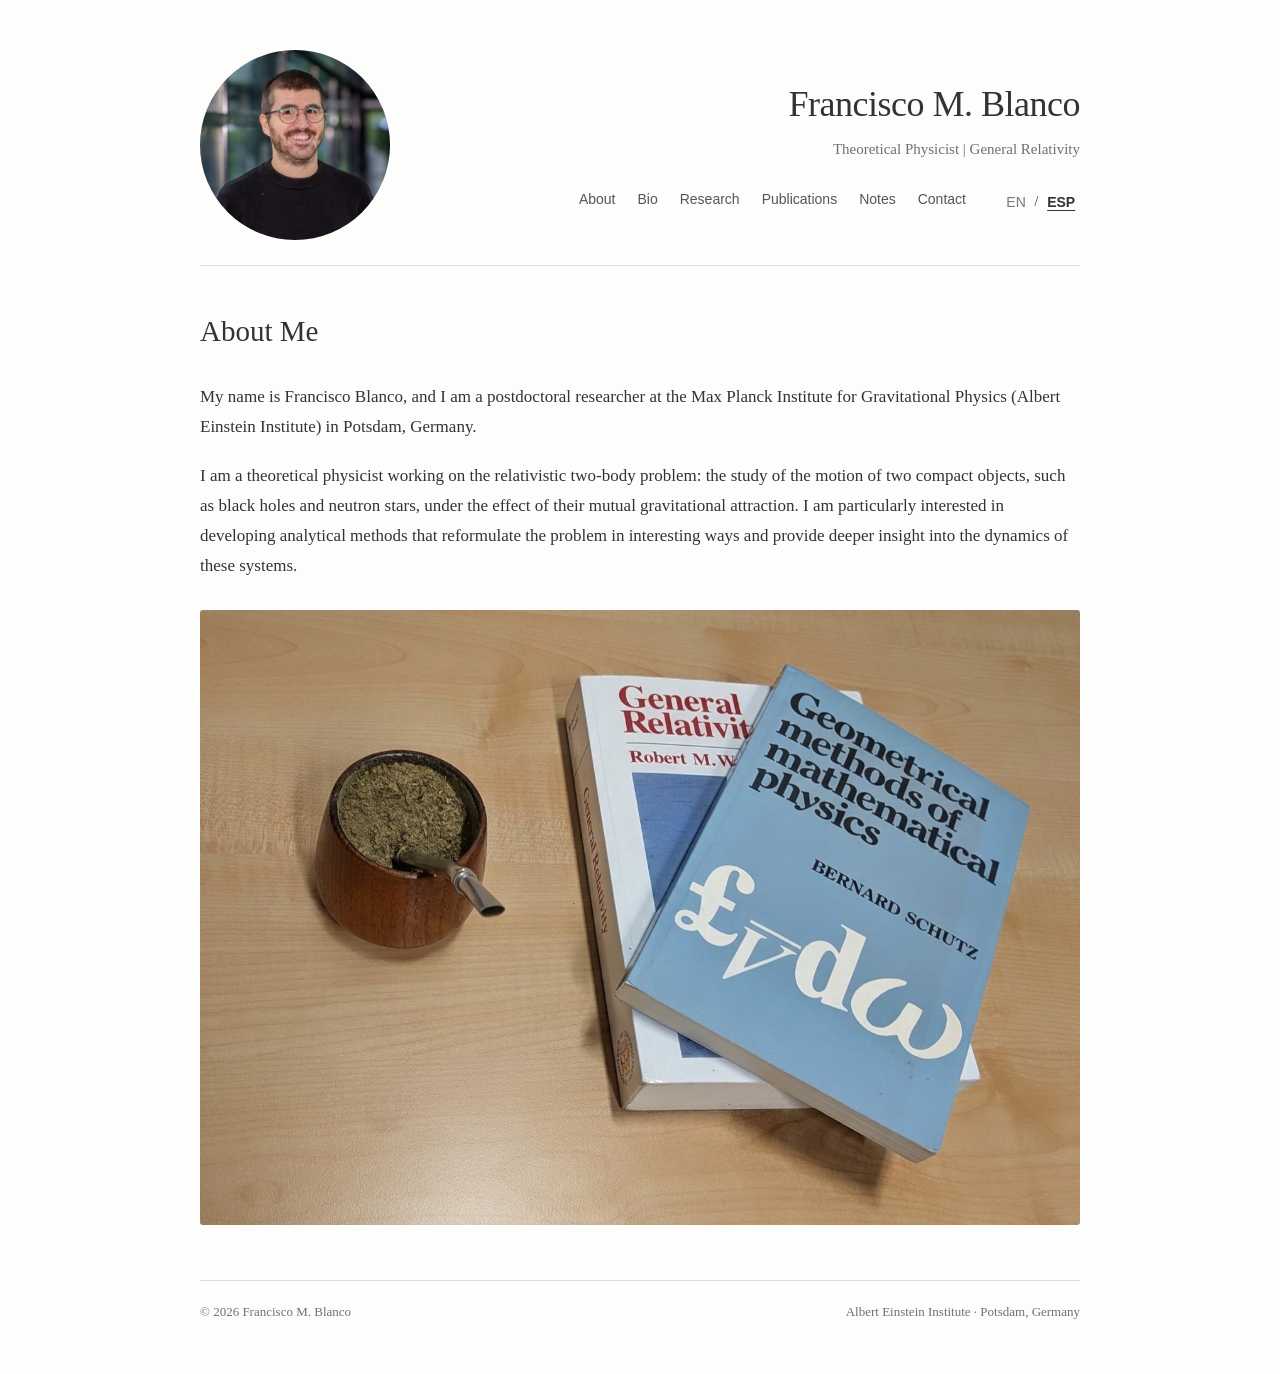
==== esp/index.html @ a90178e7 "Add files via upload" ====
<!DOCTYPE html>
<html lang="es" >
<head>
  <meta charset="UTF-8">
  <meta name="viewport" content="width=device-width, initial-scale=1.0">
  <meta name="description" content="Francisco M. Blanco — theoretical physicist working on general relativity and compact-binary dynamics.">
  <title>About | Francisco M. Blanco</title>
  <link rel="stylesheet" href="../style.css?v=2">
<style id="language-switch-style">
  .language-switch { display: inline-flex; align-items: center; gap: .25rem; margin-left: .85rem; white-space: nowrap; font-size: .85rem; }
  .language-switch a { color: inherit; text-decoration: none; opacity: .65; padding: .18rem .3rem; border-radius: .2rem; }
  .language-switch a[aria-current="true"] { opacity: 1; font-weight: 700; text-decoration: underline; text-underline-offset: .2rem; }
  .language-switch a:hover { opacity: 1; }
  @media (max-width: 650px) { .language-switch { margin-left: .35rem; } }
</style>
</head>
<body>
  <div class="container">
    <header class="site-header">
      <div class="portrait" aria-label="Portrait of Francisco Blanco">
        <span class="portrait-fallback" aria-hidden="true">FB</span>
        <img src="../profile.jpg" alt="Francisco Blanco" onerror="this.style.display='none'">
      </div>
      <div class="header-content">
        <h1 class="site-title"><a href="/">Francisco M. Blanco</a></h1>
        <p class="subtitle">Theoretical Physicist | General Relativity</p>
        <nav aria-label="Main navigation">
  <a href="/">About</a>
  <a href="/biography">Bio</a>
  <a href="/research">Research</a>
  <a href="/publications">Publications</a>
  <a href="/notes">Notes</a>
  <a href="/contact">Contact</a>
<span class="language-switch" role="group" aria-label="Language / Idioma"><a href="../index.html" lang="en" hreflang="en">EN</a><span aria-hidden="true">/</span><a href="index.html" lang="es" hreflang="es" aria-current="true">ESP</a></span>
      </nav>
      </div>
    </header>
    <main>
      <section>
        <h2>About Me</h2>
        <p>My name is Francisco Blanco, and I am a postdoctoral researcher at the Max Planck Institute for Gravitational Physics (Albert Einstein Institute) in Potsdam, Germany.</p>
        <p>I am a theoretical physicist working on the relativistic two-body problem: the study of the motion of two compact objects, such as black holes and neutron stars, under the effect of their mutual gravitational attraction. I am particularly interested in developing analytical methods that reformulate the problem in interesting ways and provide deeper insight into the dynamics of these systems.</p>
        <figure style="margin: 30px 0 0;">
          <img src="../about-photo.jpg" alt="Mate and books on general relativity and mathematical physics on a desk" style="display: block; width: 100%; height: auto; border-radius: 3px;" loading="lazy">
        </figure>
      </section>
    </main>
<footer class="site-footer">
  <span>© 2026 Francisco M. Blanco</span>
  <span>Albert Einstein Institute · Potsdam, Germany</span>
</footer>
  </div>
</body>
</html>
---- style.css ----
/* Shared styling for all pages */
:root { --accent:#357c86; --text:#333; --muted:#707070; --background:#fdfdfc; --line:#dddddd; }
* { box-sizing:border-box; }
body { margin:0; background:var(--background); color:var(--text); font-family:Georgia,"Times New Roman",serif; font-size:17px; line-height:1.75; }
.container { max-width:950px; margin:auto; padding:50px 35px; }
header { padding-bottom:25px; border-bottom:1px solid var(--line); }
.site-title { font-size:36px; font-weight:normal; margin:0; letter-spacing:-.5px; }
.site-title a { color:var(--text); text-decoration:none; }
.subtitle { margin:0 0 25px; color:var(--muted); font-size:15px; }
nav { display:flex; gap:22px; flex-wrap:wrap; }
nav a { color:#555; text-decoration:none; font-family:Arial,sans-serif; font-size:14px; }
nav a:hover,nav a[aria-current="page"] { color:var(--accent); }
nav a[aria-current="page"] { border-bottom:1px solid var(--accent); }
main { padding-top:40px; min-height:340px; }
h2 { font-size:29px; font-weight:normal; margin:0 0 25px; }
h3 { font-size:21px; font-weight:normal; margin:32px 0 10px; }
p { margin:0 0 20px; }
a { color:var(--accent); }
section { margin-bottom:55px; }
.small-note { color:var(--muted); font-size:15px; }
.entry { margin:0 0 22px; }
.entry h3 { margin:0; }
footer { border-top:1px solid var(--line); padding-top:20px; color:var(--muted); font-size:13px; }
@media (max-width:600px) { .container { padding:28px 20px; } .site-title { font-size:29px; } nav { gap:14px; } }

/* Portrait header shared by all pages */
.site-header {
  display: flex;
  align-items: center;
  justify-content: space-between;
  gap: 35px;
}
.portrait {
  position: relative;
  width: 190px;
  height: 190px;
  flex: 0 0 190px;
  border-radius: 50%;
  overflow: hidden;
  background: #e7eeed;
  display: grid;
  place-items: center;
}
.portrait-fallback {
  color: #699097;
  font-size: 44px;
  font-family: Georgia, serif;
}
.portrait img {
  position: absolute;
  inset: 0;
  width: 100%;
  height: 100%;
  object-fit: cover;
  object-position: center;
}
.header-content {
  flex: 1;
  min-width: 0;
  text-align: right;
}
.header-content nav {
  justify-content: flex-end;
}
@media (max-width: 600px) {
  .site-header { flex-direction: column; gap: 18px; }
  .portrait { width: 130px; height: 130px; flex-basis: 130px; }
  .header-content { text-align: center; width: 100%; }
  .header-content nav { justify-content: center; }
  .subtitle { margin-bottom: 18px; }
}

.site-footer {
  display: flex;
  justify-content: space-between;
  align-items: center;
  width: 100%;
  gap: 20px;
}

.site-footer span:last-child {
  margin-left: auto;
  text-align: right;
}
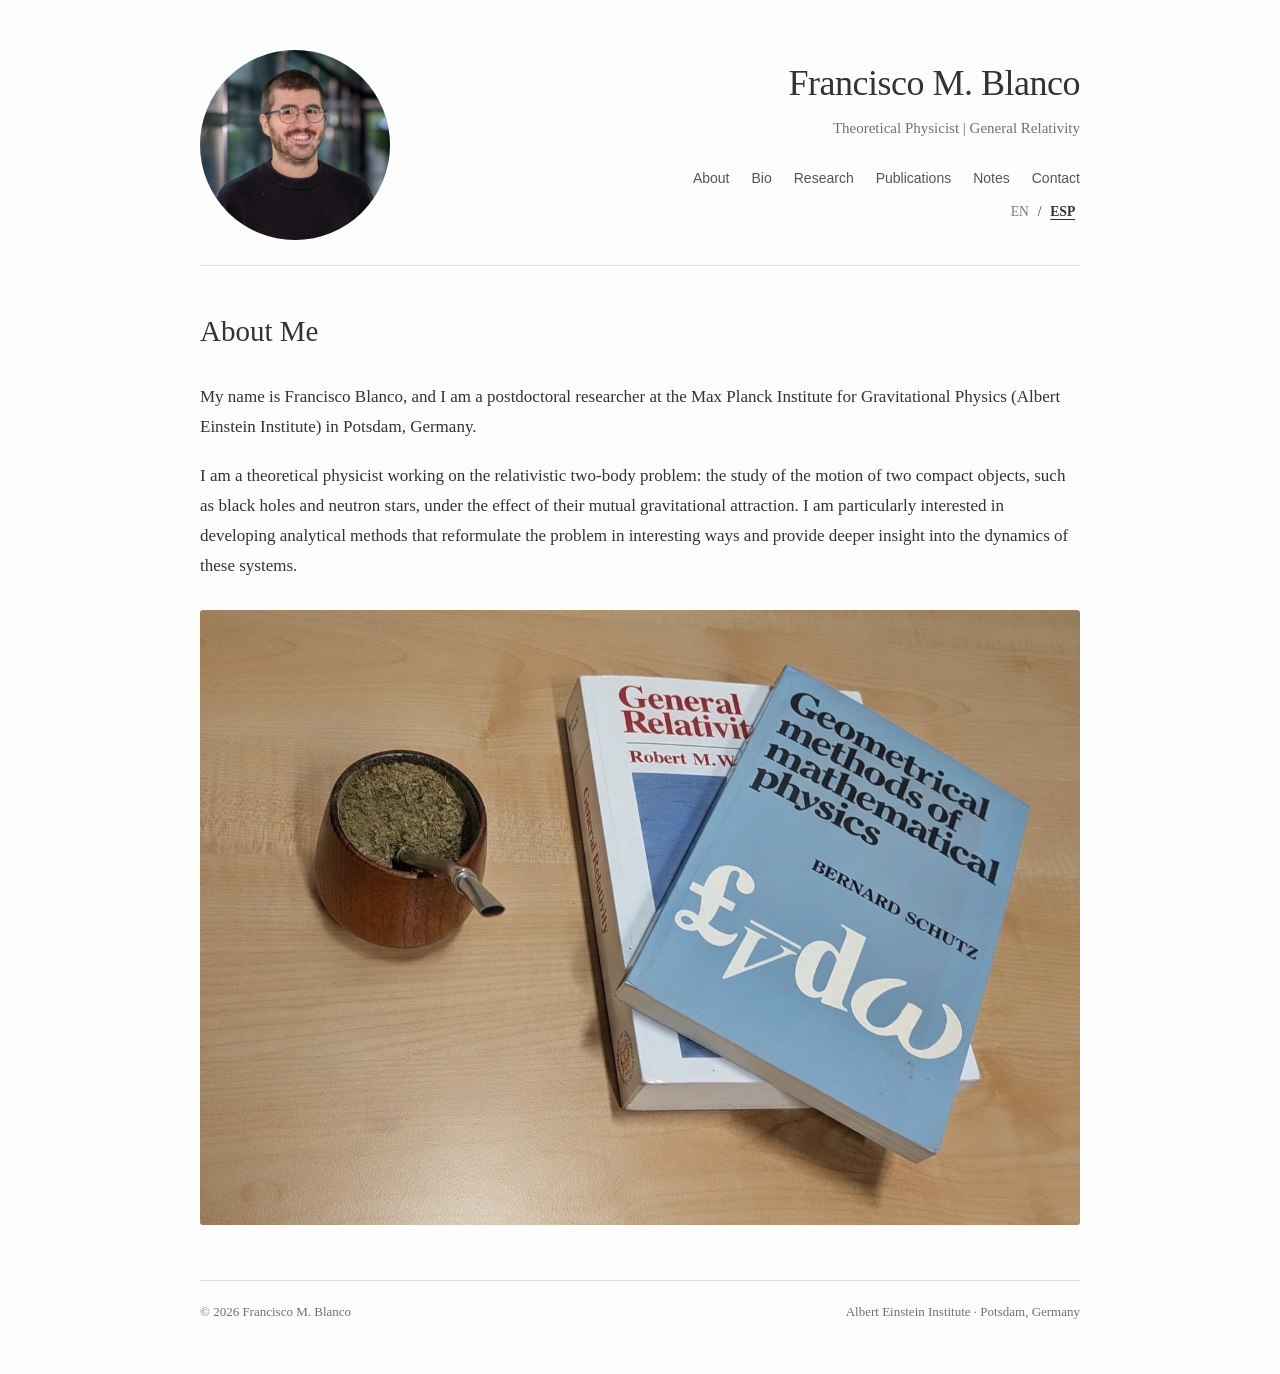
==== commit 9699fabd: "Add files via upload" ====
--- a/esp/index.html
+++ b/esp/index.html
@@ -6,14 +6,14 @@
   <meta name="description" content="Francisco M. Blanco — theoretical physicist working on general relativity and compact-binary dynamics.">
   <title>About | Francisco M. Blanco</title>
   <link rel="stylesheet" href="../style.css?v=2">
+
 <style id="language-switch-style">
-  .language-switch { display: inline-flex; align-items: center; gap: .25rem; margin-left: .85rem; white-space: nowrap; font-size: .85rem; }
+  .language-switch-row { display: flex; justify-content: flex-end; margin: .45rem 0 .7rem; }
+  .language-switch { display: inline-flex; align-items: center; gap: .25rem; font-size: .85rem; white-space: nowrap; }
   .language-switch a { color: inherit; text-decoration: none; opacity: .65; padding: .18rem .3rem; border-radius: .2rem; }
   .language-switch a[aria-current="true"] { opacity: 1; font-weight: 700; text-decoration: underline; text-underline-offset: .2rem; }
   .language-switch a:hover { opacity: 1; }
-  @media (max-width: 650px) { .language-switch { margin-left: .35rem; } }
-</style>
-</head>
+</style></head>
 <body>
   <div class="container">
     <header class="site-header">
@@ -31,8 +31,9 @@
   <a href="/publications">Publications</a>
   <a href="/notes">Notes</a>
   <a href="/contact">Contact</a>
-<span class="language-switch" role="group" aria-label="Language / Idioma"><a href="../index.html" lang="en" hreflang="en">EN</a><span aria-hidden="true">/</span><a href="index.html" lang="es" hreflang="es" aria-current="true">ESP</a></span>
+
       </nav>
+      <div class="language-switch-row"><span class="language-switch" role="group" aria-label="Language / Idioma"><a href="../index.html" lang="en" hreflang="en">EN</a><span aria-hidden="true">/</span><a href="index.html" lang="es" hreflang="es" aria-current="true">ESP</a></span></div>
       </div>
     </header>
     <main>
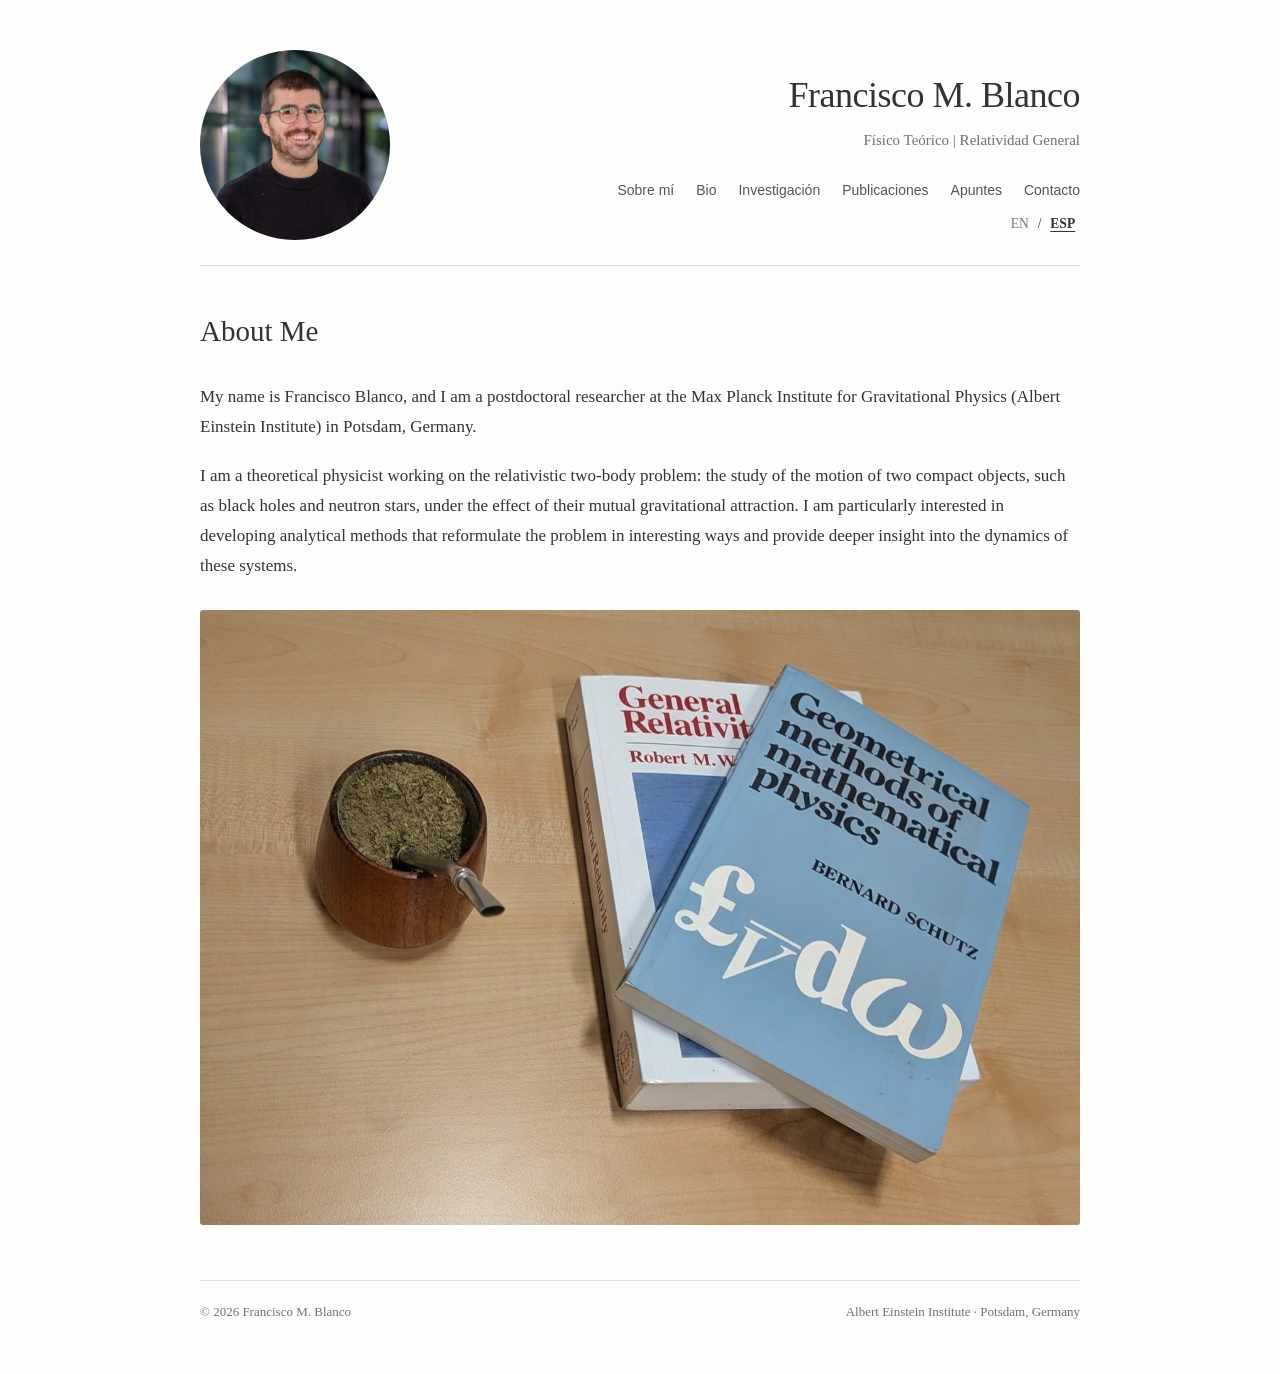
==== commit fc50bcbb: "Add files via upload" ====
--- a/esp/index.html
+++ b/esp/index.html
@@ -13,7 +13,12 @@
   .language-switch a { color: inherit; text-decoration: none; opacity: .65; padding: .18rem .3rem; border-radius: .2rem; }
   .language-switch a[aria-current="true"] { opacity: 1; font-weight: 700; text-decoration: underline; text-underline-offset: .2rem; }
   .language-switch a:hover { opacity: 1; }
-</style></head>
+</style>
+<style id="header-alignment-adjustment">
+  /* Lower the text alongside the portrait, without moving the portrait. */
+  .site-header .header-content { position: relative; top: 12px; }
+</style>
+</head>
 <body>
   <div class="container">
     <header class="site-header">
@@ -23,14 +28,14 @@
       </div>
       <div class="header-content">
         <h1 class="site-title"><a href="/">Francisco M. Blanco</a></h1>
-        <p class="subtitle">Theoretical Physicist | General Relativity</p>
+        <p class="subtitle">Físico Teórico | Relatividad General</p>
         <nav aria-label="Main navigation">
-  <a href="/">About</a>
+  <a href="/">Sobre mí</a>
   <a href="/biography">Bio</a>
-  <a href="/research">Research</a>
-  <a href="/publications">Publications</a>
-  <a href="/notes">Notes</a>
-  <a href="/contact">Contact</a>
+  <a href="/research">Investigación</a>
+  <a href="/publications">Publicaciones</a>
+  <a href="/notes">Apuntes</a>
+  <a href="/contact">Contacto</a>
 
       </nav>
       <div class="language-switch-row"><span class="language-switch" role="group" aria-label="Language / Idioma"><a href="../index.html" lang="en" hreflang="en">EN</a><span aria-hidden="true">/</span><a href="index.html" lang="es" hreflang="es" aria-current="true">ESP</a></span></div>
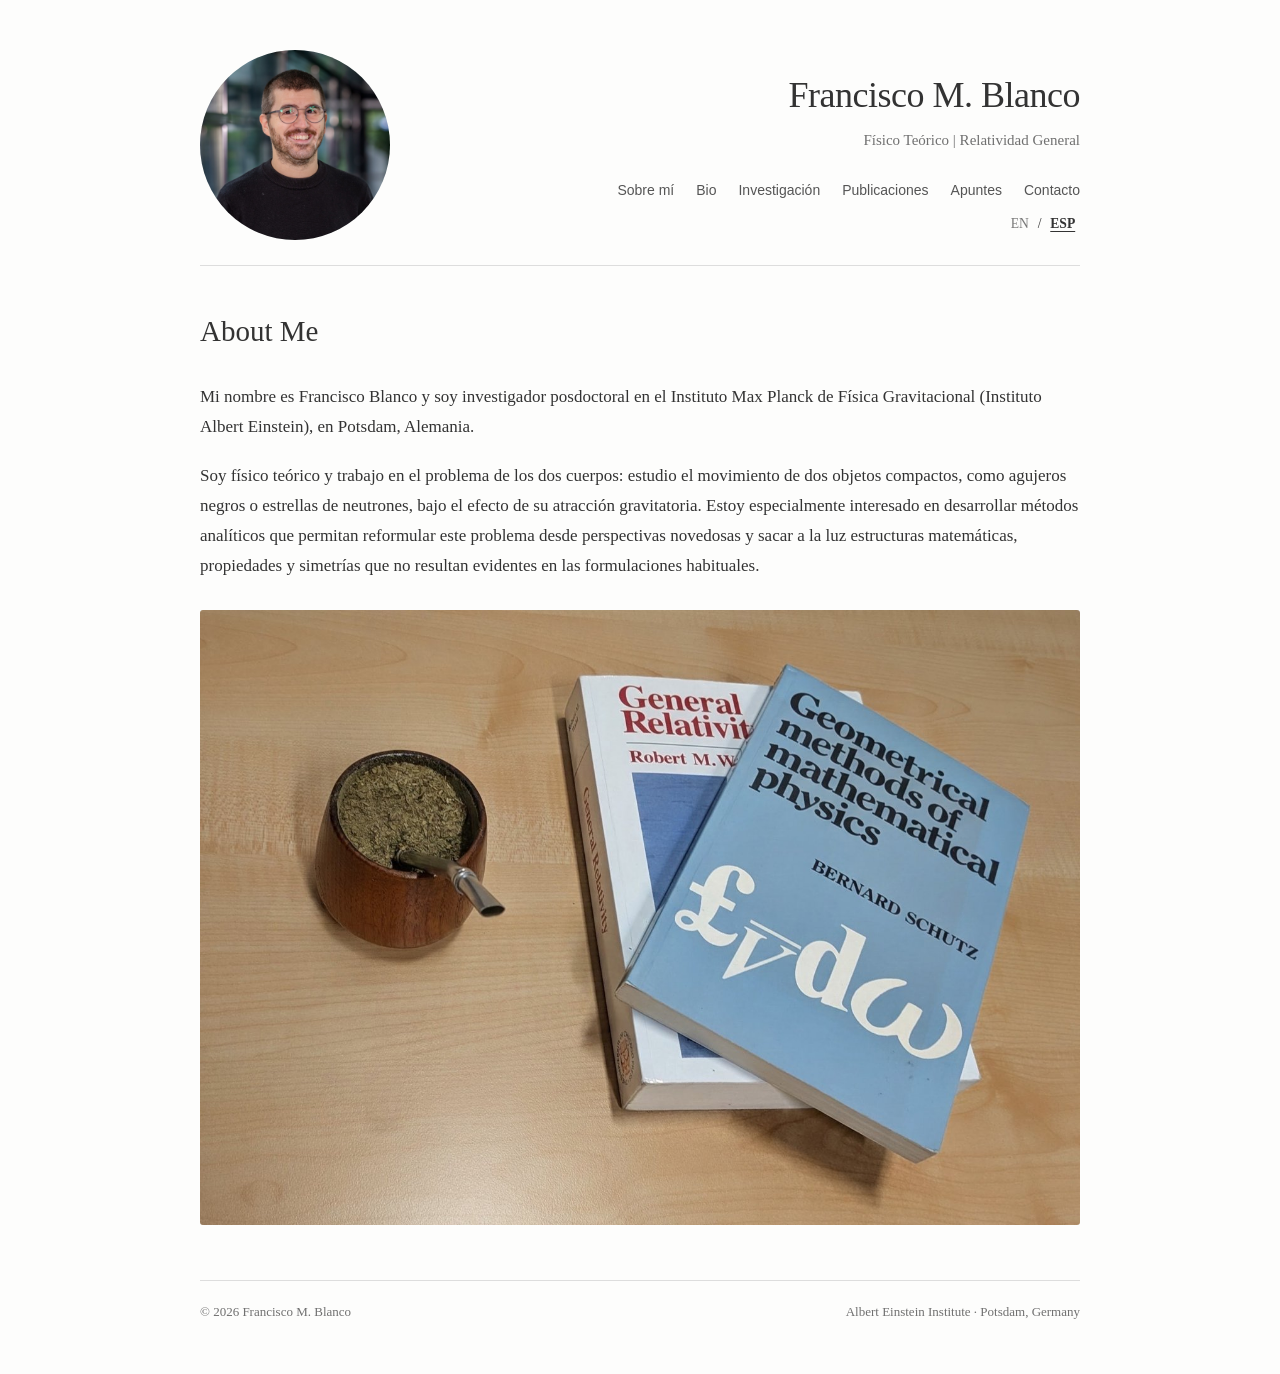
==== commit 9b0467e8: "Update index.html" ====
--- a/esp/index.html
+++ b/esp/index.html
@@ -30,22 +30,22 @@
         <h1 class="site-title"><a href="/">Francisco M. Blanco</a></h1>
         <p class="subtitle">Físico Teórico | Relatividad General</p>
         <nav aria-label="Main navigation">
-  <a href="/">Sobre mí</a>
-  <a href="/biography">Bio</a>
-  <a href="/research">Investigación</a>
-  <a href="/publications">Publicaciones</a>
-  <a href="/notes">Apuntes</a>
-  <a href="/contact">Contacto</a>
+  <a href="/esp/">Sobre mí</a>
+  <a href="/esp/biography">Bio</a>
+  <a href="/esp/research">Investigación</a>
+  <a href="/esp/publications">Publicaciones</a>
+  <a href="/esp/notes">Apuntes</a>
+  <a href="/esp/contact">Contacto</a>
 
       </nav>
-      <div class="language-switch-row"><span class="language-switch" role="group" aria-label="Language / Idioma"><a href="../index.html" lang="en" hreflang="en">EN</a><span aria-hidden="true">/</span><a href="index.html" lang="es" hreflang="es" aria-current="true">ESP</a></span></div>
+      <div class="language-switch-row"><span class="language-switch" role="group" aria-label="Language / Idioma"><a href="/" lang="en" hreflang="en">EN</a><span aria-hidden="true">/</span><a href="/esp/" lang="es" hreflang="es" aria-current="true">ESP</a></span></div>
       </div>
     </header>
     <main>
       <section>
         <h2>About Me</h2>
-        <p>My name is Francisco Blanco, and I am a postdoctoral researcher at the Max Planck Institute for Gravitational Physics (Albert Einstein Institute) in Potsdam, Germany.</p>
-        <p>I am a theoretical physicist working on the relativistic two-body problem: the study of the motion of two compact objects, such as black holes and neutron stars, under the effect of their mutual gravitational attraction. I am particularly interested in developing analytical methods that reformulate the problem in interesting ways and provide deeper insight into the dynamics of these systems.</p>
+        <p>Mi nombre es Francisco Blanco y soy investigador posdoctoral en el Instituto Max Planck de Física Gravitacional (Instituto Albert Einstein), en Potsdam, Alemania.</p>
+        <p>Soy físico teórico y trabajo en el problema de los dos cuerpos: estudio el movimiento de dos objetos compactos, como agujeros negros o estrellas de neutrones, bajo el efecto de su atracción gravitatoria. Estoy especialmente interesado en desarrollar métodos analíticos que permitan reformular este problema desde perspectivas novedosas y sacar a la luz estructuras matemáticas, propiedades y simetrías que no resultan evidentes en las formulaciones habituales.</p>
         <figure style="margin: 30px 0 0;">
           <img src="../about-photo.jpg" alt="Mate and books on general relativity and mathematical physics on a desk" style="display: block; width: 100%; height: auto; border-radius: 3px;" loading="lazy">
         </figure>
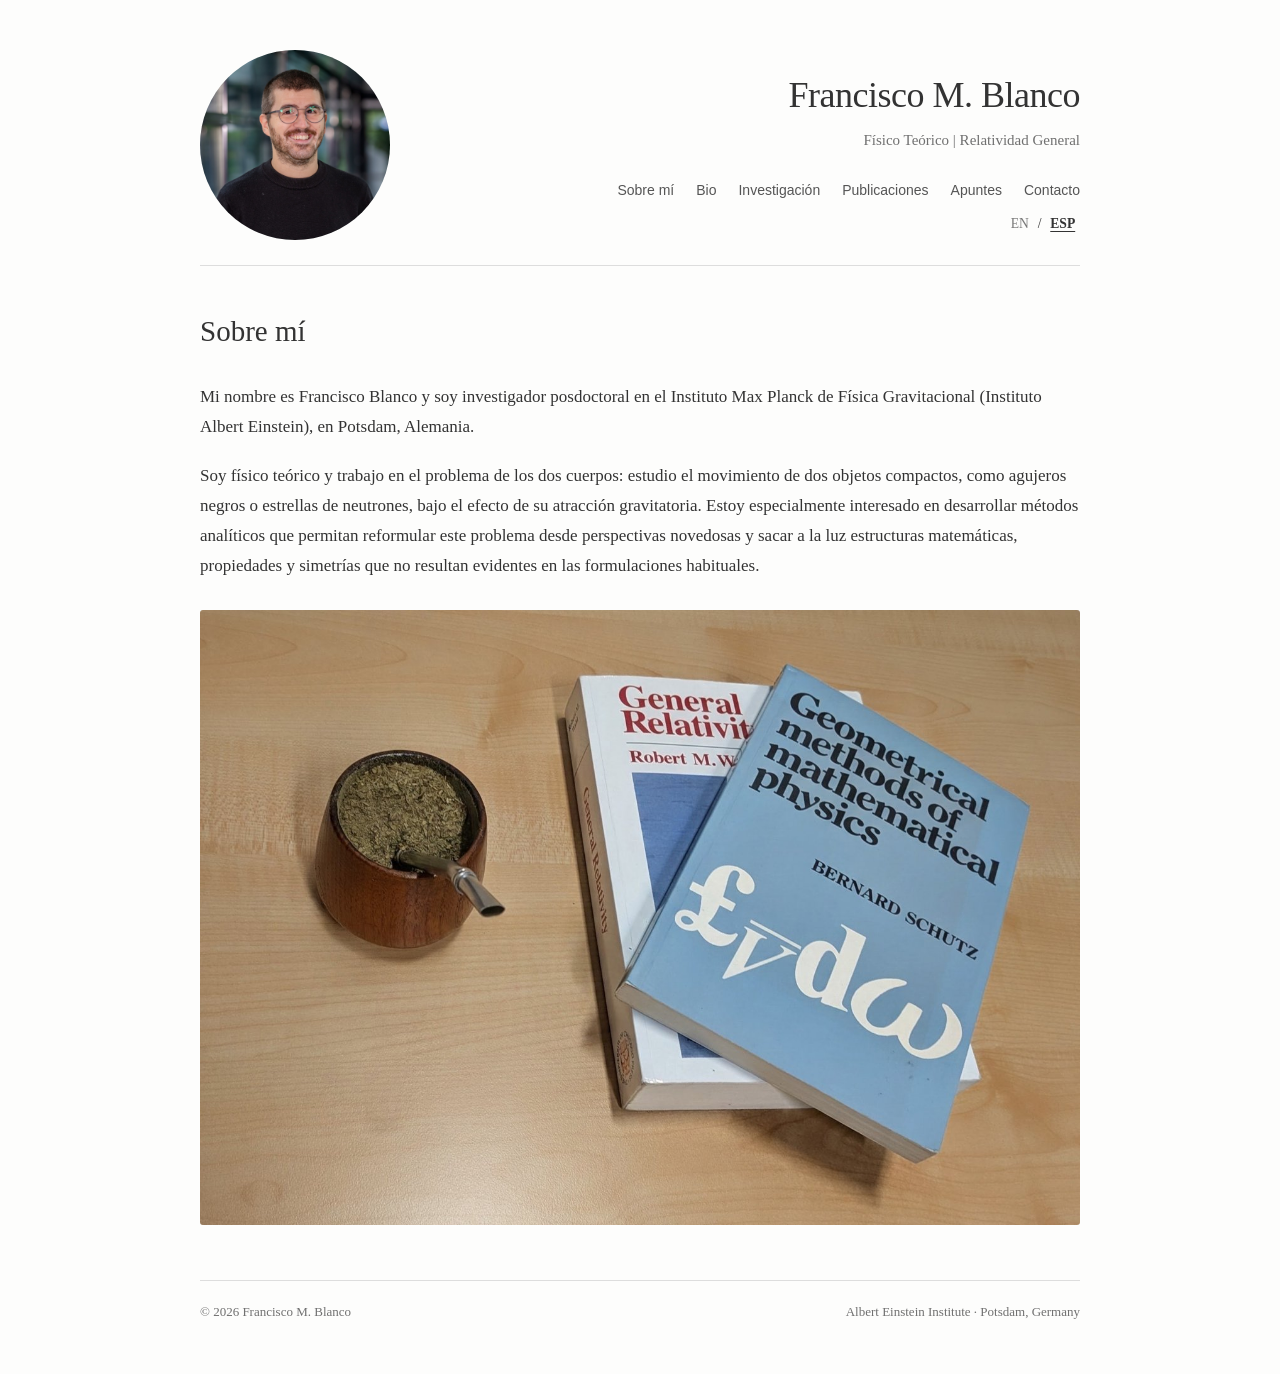
==== commit 6a7c8bf1: "Update index.html" ====
--- a/esp/index.html
+++ b/esp/index.html
@@ -43,7 +43,7 @@
     </header>
     <main>
       <section>
-        <h2>About Me</h2>
+        <h2>Sobre mí</h2>
         <p>Mi nombre es Francisco Blanco y soy investigador posdoctoral en el Instituto Max Planck de Física Gravitacional (Instituto Albert Einstein), en Potsdam, Alemania.</p>
         <p>Soy físico teórico y trabajo en el problema de los dos cuerpos: estudio el movimiento de dos objetos compactos, como agujeros negros o estrellas de neutrones, bajo el efecto de su atracción gravitatoria. Estoy especialmente interesado en desarrollar métodos analíticos que permitan reformular este problema desde perspectivas novedosas y sacar a la luz estructuras matemáticas, propiedades y simetrías que no resultan evidentes en las formulaciones habituales.</p>
         <figure style="margin: 30px 0 0;">
